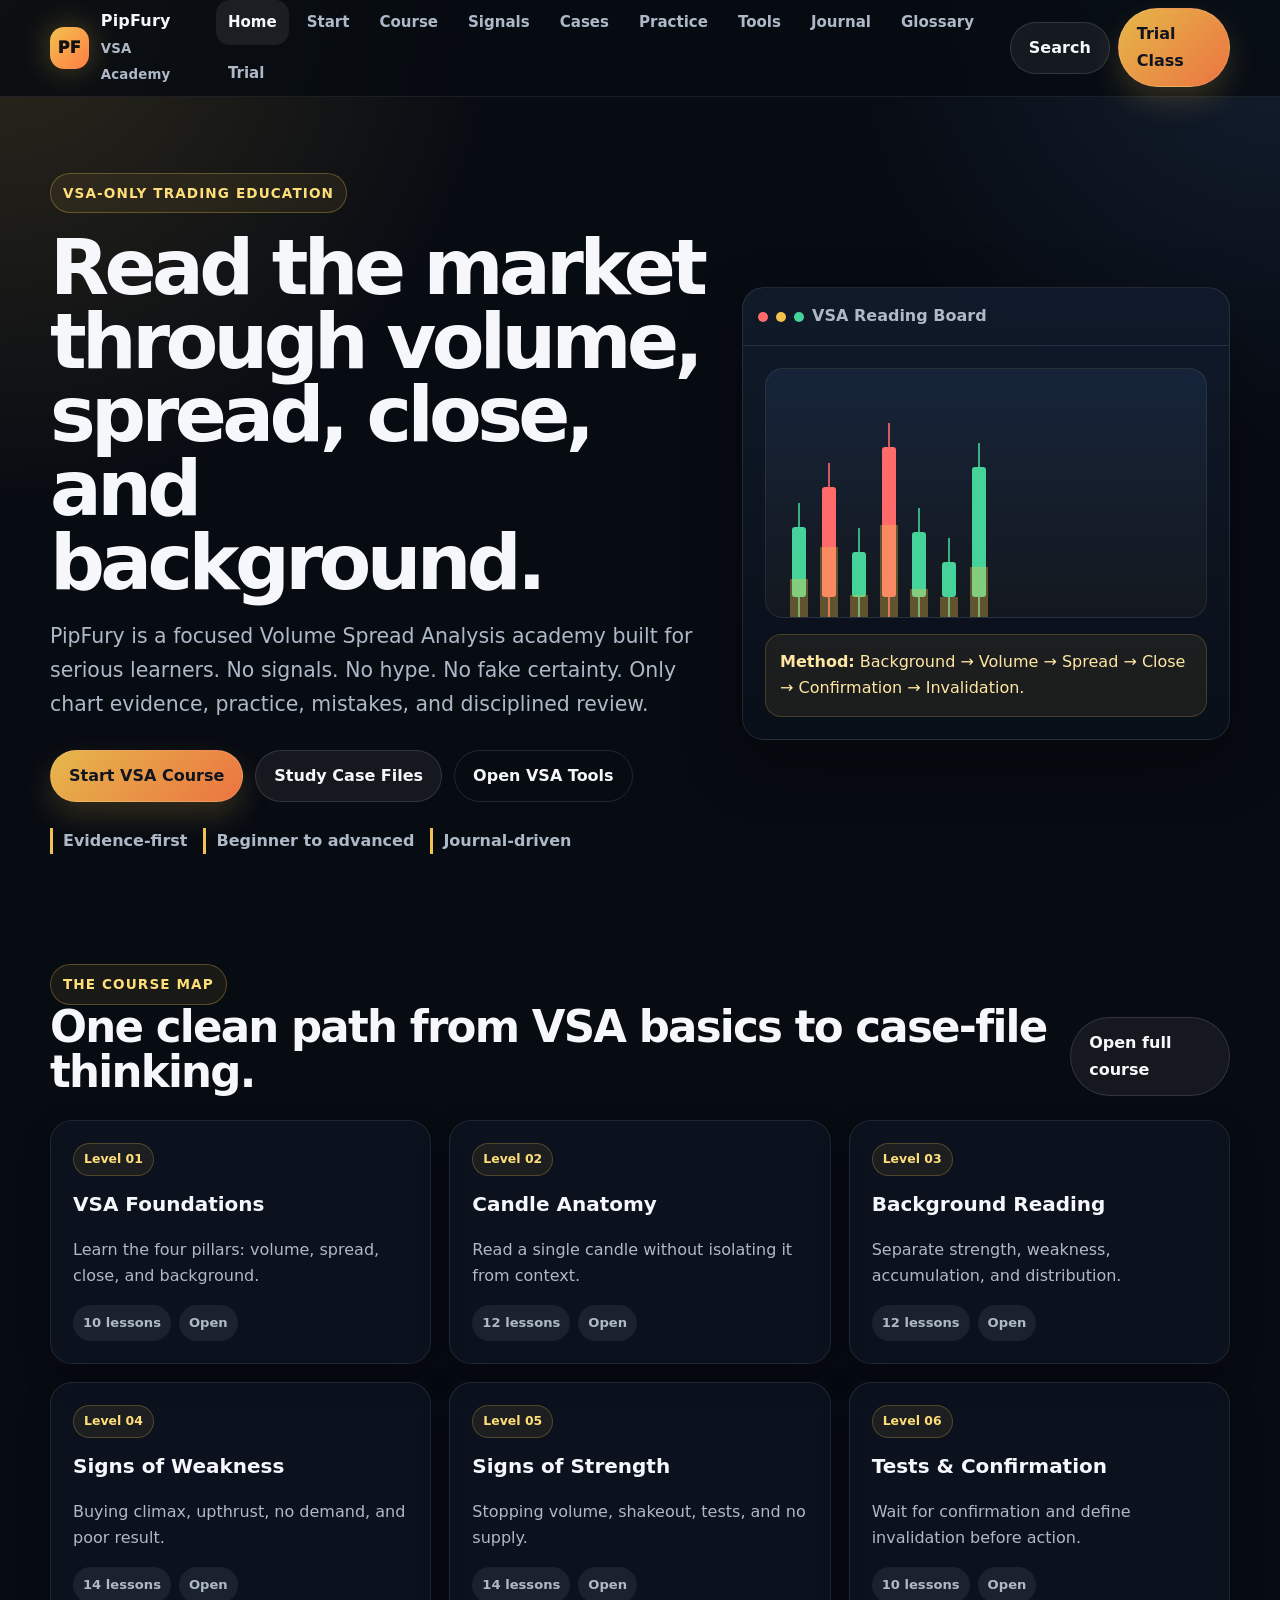
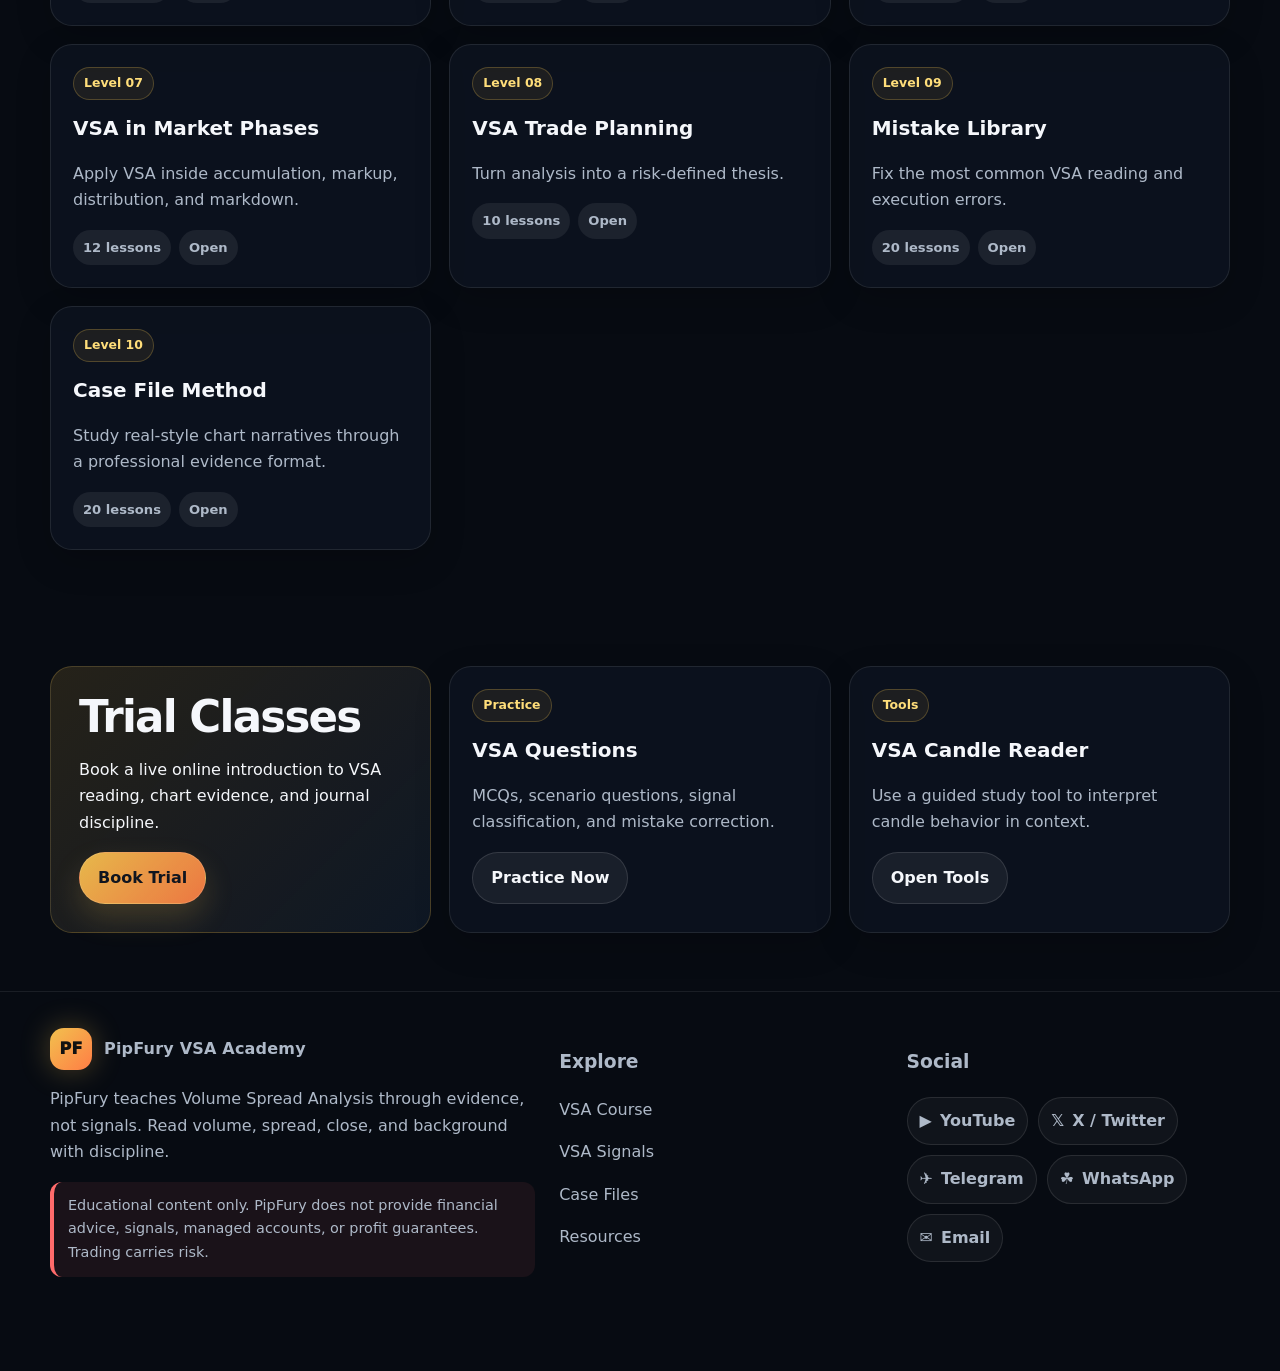
==== index.html @ d18fb819 "Rebuild PipFury as VSA Academy" ====
<!doctype html>
<html lang="en"><head><meta charset="utf-8"><meta name="viewport" content="width=device-width, initial-scale=1"><title>Master Volume Spread Analysis | PipFury VSA Academy</title><meta name="description" content="A premium VSA-only trading learning website for volume, spread, close, background, practice, and case-file education."><meta property="og:title" content="Master Volume Spread Analysis | PipFury VSA Academy"><meta property="og:description" content="A premium VSA-only trading learning website for volume, spread, close, background, practice, and case-file education."><meta property="og:image" content="assets/images/og.svg"><link rel="icon" href="assets/images/favicon.svg"><link rel="manifest" href="manifest.webmanifest"><link rel="stylesheet" href="assets/css/styles.css"></head><body><a class="skip" href="#main">Skip to content</a><header class="topbar"><div class="wrap nav"><a class="brand" href="/"><span class="brand-mark">PF</span><span>PipFury<br><small style="color:var(--muted)">VSA Academy</small></span></a><nav class="navlinks"><a href="/" class="active">Home</a><a href="/start-here/" class="">Start</a><a href="/vsa-course/" class="">Course</a><a href="/vsa-signals/" class="">Signals</a><a href="/case-files/" class="">Cases</a><a href="/practice/" class="">Practice</a><a href="/tools/" class="">Tools</a><a href="/journal/" class="">Journal</a><a href="/glossary/" class="">Glossary</a><a href="/trial-classes/" class="">Trial</a></nav><div class="nav-actions"><a class="btn secondary" href="/search/">Search</a><a class="btn" href="/trial-classes/">Trial Class</a><button class="menu-btn">Menu</button></div></div></header><main id="main"><section class="hero"><div class="wrap hero-grid"><div><span class="eyebrow">VSA-only trading education</span><h1>Read the market through volume, spread, close, and background.</h1><p class="lead">PipFury is a focused Volume Spread Analysis academy built for serious learners. No signals. No hype. No fake certainty. Only chart evidence, practice, mistakes, and disciplined review.</p><div class="hero-actions"><a class="btn" href="/vsa-course/">Start VSA Course</a><a class="btn secondary" href="/case-files/">Study Case Files</a><a class="btn ghost" href="/tools/">Open VSA Tools</a></div><div class="trust-row"><span>Evidence-first</span><span>Beginner to advanced</span><span>Journal-driven</span></div></div><div class="terminal"><div class="terminal-head"><span class="dot"></span><span class="dot"></span><span class="dot"></span><span>VSA Reading Board</span></div><div class="terminal-body"><div class="chart"><span class="candle c1"></span><span class="vol v1"></span><span class="candle c2"></span><span class="vol v2"></span><span class="candle c3"></span><span class="vol v3"></span><span class="candle c4"></span><span class="vol v4"></span><span class="candle c5"></span><span class="vol v5"></span><span class="candle c6"></span><span class="vol v6"></span><span class="candle c7"></span><span class="vol v7"></span></div><div class="note"><strong>Method:</strong> Background → Volume → Spread → Close → Confirmation → Invalidation.</div></div></div></div></section><section class="section"><div class="wrap"><div class="section-head"><div><span class="eyebrow">The course map</span><h2>One clean path from VSA basics to case-file thinking.</h2></div><a class="btn secondary" href="/vsa-course/">Open full course</a></div><div class="grid cols-3" data-modules></div></div></section><section class="section"><div class="wrap grid cols-3"><article class="panel"><h2>Trial Classes</h2><p>Book a live online introduction to VSA reading, chart evidence, and journal discipline.</p><a class="btn" href="/trial-classes/">Book Trial</a></article><article class="card"><span class="tag">Practice</span><h3>VSA Questions</h3><p class="muted">MCQs, scenario questions, signal classification, and mistake correction.</p><a class="btn secondary" href="/practice/">Practice Now</a></article><article class="card"><span class="tag">Tools</span><h3>VSA Candle Reader</h3><p class="muted">Use a guided study tool to interpret candle behavior in context.</p><a class="btn secondary" href="/tools/">Open Tools</a></article></div></section></main><footer class="footer"><div class="wrap footer-grid"><div><a class="brand" href="/"><span class="brand-mark">PF</span><span>PipFury VSA Academy</span></a><p>PipFury teaches Volume Spread Analysis through evidence, not signals. Read volume, spread, close, and background with discipline.</p><p class="risk">Educational content only. PipFury does not provide financial advice, signals, managed accounts, or profit guarantees. Trading carries risk.</p></div><div><h3>Explore</h3><p><a href="/vsa-course/">VSA Course</a></p><p><a href="/vsa-signals/">VSA Signals</a></p><p><a href="/case-files/">Case Files</a></p><p><a href="/resources/">Resources</a></p></div><div><h3>Social</h3><div class="socials" data-socials></div></div></div></footer><nav class="bottom-nav"><a href="/"><span>⌂</span>Home</a><a href="/vsa-course/"><span>▣</span>Course</a><a href="/tools/"><span>⚙</span>Tools</a><a href="/trial-classes/"><span>✓</span>Trial</a></nav><script src="assets/js/app.js"></script></body></html>
---- assets/css/styles.css ----
:root{--bg:#070b12;--panel:#0d1420;--panel2:#111b2b;--text:#f5f7fb;--muted:#aeb9c8;--gold:#f2c14e;--gold2:#ffde7a;--line:#223047;--red:#ff6b6b;--green:#46d39a;--blue:#66a6ff;--shadow:0 24px 60px rgba(0,0,0,.35);--radius:22px;--max:1180px}*{box-sizing:border-box}html{scroll-behavior:smooth}body{margin:0;font-family:Inter,ui-sans-serif,system-ui,-apple-system,Segoe UI,Roboto,Arial,sans-serif;background:radial-gradient(circle at top left,rgba(242,193,78,.16),transparent 32rem),radial-gradient(circle at top right,rgba(102,166,255,.13),transparent 28rem),var(--bg);color:var(--text);line-height:1.65}a{color:inherit;text-decoration:none}img{max-width:100%}.wrap{width:min(var(--max),calc(100% - 32px));margin:auto}.skip{position:absolute;left:-999px}.skip:focus{left:16px;top:16px;background:var(--gold);color:#111;padding:10px;border-radius:10px;z-index:99}.topbar{position:sticky;top:0;z-index:50;background:rgba(7,11,18,.82);backdrop-filter:blur(18px);border-bottom:1px solid rgba(255,255,255,.08)}.nav{display:flex;align-items:center;justify-content:space-between;min-height:76px;gap:18px}.brand{display:flex;align-items:center;gap:12px;font-weight:900;letter-spacing:.2px}.brand-mark{width:42px;height:42px;border-radius:14px;background:linear-gradient(135deg,var(--gold),#ff7d45);display:grid;place-items:center;color:#111;font-weight:1000;box-shadow:0 0 30px rgba(242,193,78,.3)}.navlinks{display:flex;align-items:center;gap:6px;flex-wrap:wrap}.navlinks a{padding:10px 12px;border-radius:14px;color:var(--muted);font-weight:700;font-size:.94rem}.navlinks a:hover,.navlinks a.active{color:var(--text);background:rgba(255,255,255,.07)}.nav-actions{display:flex;gap:8px;align-items:center}.menu-btn{display:none;background:var(--panel2);border:1px solid var(--line);color:var(--text);border-radius:14px;padding:10px 12px;font-weight:800}.btn{display:inline-flex;align-items:center;justify-content:center;gap:10px;border:1px solid rgba(255,255,255,.12);background:linear-gradient(135deg,rgba(242,193,78,.95),rgba(255,126,69,.92));color:#10151f;border-radius:999px;padding:12px 18px;font-weight:900;box-shadow:0 14px 30px rgba(242,193,78,.18);cursor:pointer}.btn.secondary{background:rgba(255,255,255,.06);color:var(--text);box-shadow:none}.btn.ghost{background:transparent;color:var(--text);box-shadow:none}.hero{padding:76px 0 52px}.hero-grid{display:grid;grid-template-columns:1.15fr .85fr;gap:32px;align-items:center}.eyebrow{display:inline-flex;align-items:center;gap:8px;padding:8px 12px;border:1px solid rgba(242,193,78,.3);background:rgba(242,193,78,.08);border-radius:999px;color:var(--gold2);font-weight:900;font-size:.85rem;text-transform:uppercase;letter-spacing:.08em}h1{font-size:clamp(2.5rem,6vw,5.7rem);line-height:.96;margin:18px 0 18px;letter-spacing:-.06em}.lead{font-size:clamp(1.05rem,2vw,1.28rem);color:var(--muted);max-width:760px}.hero-actions{display:flex;gap:12px;flex-wrap:wrap;margin-top:28px}.trust-row{display:flex;gap:16px;flex-wrap:wrap;margin-top:26px;color:var(--muted);font-weight:700}.trust-row span{border-left:3px solid var(--gold);padding-left:10px}.terminal{background:linear-gradient(180deg,rgba(17,27,43,.95),rgba(9,15,25,.98));border:1px solid rgba(255,255,255,.1);box-shadow:var(--shadow);border-radius:var(--radius);overflow:hidden}.terminal-head{display:flex;align-items:center;gap:8px;padding:15px;border-bottom:1px solid var(--line);color:var(--muted);font-weight:800}.dot{width:10px;height:10px;border-radius:50%;background:var(--red)}.dot:nth-child(2){background:var(--gold)}.dot:nth-child(3){background:var(--green)}.terminal-body{padding:22px}.chart{height:250px;border-radius:18px;background:linear-gradient(180deg,rgba(102,166,255,.09),rgba(242,193,78,.04));border:1px solid rgba(255,255,255,.08);position:relative;overflow:hidden}.candle{position:absolute;bottom:20px;width:14px;border-radius:3px;background:var(--green)}.candle:before{content:"";position:absolute;left:6px;width:2px;background:currentColor;opacity:.8;top:-24px;height:calc(100% + 48px)}.c1{left:26px;height:70px;color:var(--green)}.c2{left:56px;height:110px;background:var(--red);color:var(--red)}.c3{left:86px;height:45px;color:var(--green)}.c4{left:116px;height:150px;background:var(--red);color:var(--red)}.c5{left:146px;height:65px;color:var(--green)}.c6{left:176px;height:35px;color:var(--green)}.c7{left:206px;height:130px;color:var(--green)}.vol{position:absolute;bottom:0;height:30px;background:rgba(242,193,78,.35);width:18px}.v1{left:24px;height:38px}.v2{left:54px;height:70px}.v3{left:84px;height:22px}.v4{left:114px;height:92px}.v5{left:144px;height:28px}.v6{left:174px;height:20px}.v7{left:204px;height:50px}.note{margin-top:16px;padding:14px;border:1px solid rgba(242,193,78,.2);background:rgba(242,193,78,.08);border-radius:16px;color:#ffe7a3}.section{padding:58px 0}.section-head{display:flex;justify-content:space-between;gap:20px;align-items:end;margin-bottom:24px}.section h2{font-size:clamp(1.8rem,3.4vw,3.1rem);line-height:1.05;margin:0;letter-spacing:-.04em}.section p.muted,.muted{color:var(--muted)}.grid{display:grid;gap:18px}.grid.cols-2{grid-template-columns:repeat(2,1fr)}.grid.cols-3{grid-template-columns:repeat(3,1fr)}.grid.cols-4{grid-template-columns:repeat(4,1fr)}.card{background:rgba(13,20,32,.78);border:1px solid rgba(255,255,255,.09);border-radius:var(--radius);padding:22px;box-shadow:0 12px 35px rgba(0,0,0,.18)}.card:hover{border-color:rgba(242,193,78,.35);transform:translateY(-2px);transition:.2s}.tag{display:inline-flex;border:1px solid rgba(242,193,78,.25);background:rgba(242,193,78,.08);color:var(--gold2);border-radius:999px;padding:5px 10px;font-weight:800;font-size:.78rem}.card h3{margin:12px 0 8px;font-size:1.25rem}.list{display:grid;gap:10px;margin:0;padding:0;list-style:none}.list li{padding:12px 14px;border:1px solid rgba(255,255,255,.08);border-radius:14px;background:rgba(255,255,255,.035)}.pill-row{display:flex;gap:8px;flex-wrap:wrap;margin-top:14px}.pill{padding:7px 10px;border-radius:999px;background:rgba(255,255,255,.07);color:var(--muted);font-weight:800;font-size:.82rem}.panel{background:linear-gradient(135deg,rgba(242,193,78,.13),rgba(102,166,255,.08));border:1px solid rgba(242,193,78,.22);border-radius:var(--radius);padding:28px}.form{display:grid;gap:14px}.field{display:grid;gap:6px}.field label{font-weight:900}.field input,.field select,.field textarea,.searchbox{width:100%;padding:13px 14px;border:1px solid var(--line);border-radius:15px;background:#0a101a;color:var(--text);font:inherit}.field textarea{min-height:110px}.result{padding:18px;border-radius:18px;border:1px solid rgba(70,211,154,.26);background:rgba(70,211,154,.08);margin-top:12px}.footer{border-top:1px solid rgba(255,255,255,.08);padding:36px 0 80px;color:var(--muted)}.footer-grid{display:grid;grid-template-columns:1.2fr .8fr .8fr;gap:24px}.socials{display:flex;gap:10px;flex-wrap:wrap}.socials a{display:inline-flex;align-items:center;gap:8px;border:1px solid rgba(255,255,255,.1);padding:10px 12px;border-radius:999px;background:rgba(255,255,255,.04);font-weight:800}.risk{font-size:.9rem;border-left:4px solid var(--red);padding:12px 14px;background:rgba(255,107,107,.08);border-radius:12px}.search-results{display:grid;gap:12px;margin-top:18px}.bottom-nav{display:none}.page-hero{padding:54px 0 24px}.page-hero h1{font-size:clamp(2.1rem,5vw,4.5rem)}.kbd{font-family:ui-monospace,Menlo,monospace;background:rgba(255,255,255,.08);padding:3px 8px;border-radius:8px;color:var(--gold2)}@media(max-width:940px){.hero-grid,.grid.cols-2,.grid.cols-3,.grid.cols-4,.footer-grid{grid-template-columns:1fr}.navlinks{display:none;position:absolute;left:16px;right:16px;top:80px;background:#0a101a;border:1px solid var(--line);border-radius:20px;padding:12px;box-shadow:var(--shadow)}.navlinks.open{display:grid}.menu-btn{display:inline-flex}.nav-actions .btn{display:none}.section-head{display:block}.bottom-nav{position:fixed;bottom:0;left:0;right:0;z-index:60;display:grid;grid-template-columns:repeat(4,1fr);background:rgba(7,11,18,.92);backdrop-filter:blur(16px);border-top:1px solid rgba(255,255,255,.1)}.bottom-nav a{text-align:center;padding:10px 4px;color:var(--muted);font-size:.78rem;font-weight:800}.bottom-nav a span{display:block;font-size:1.1rem}.hero{padding-top:44px}.chart{height:220px}}
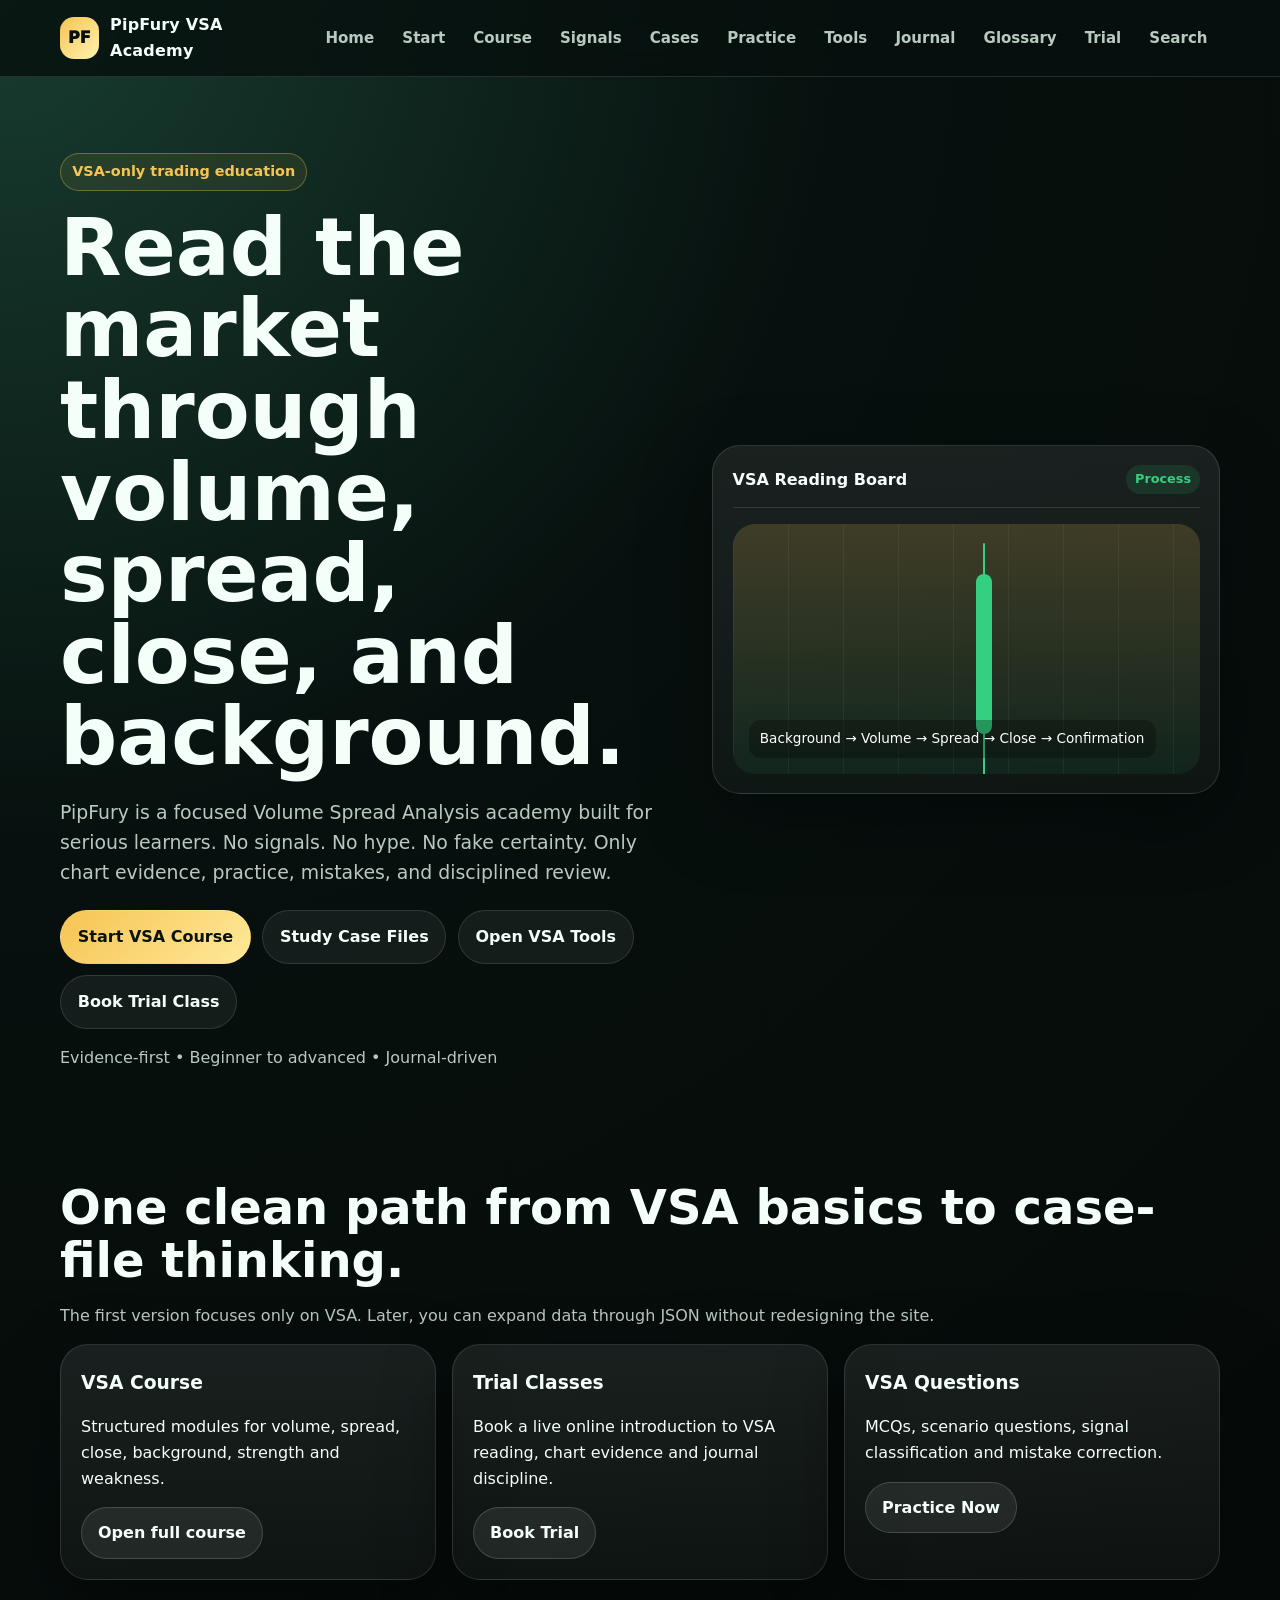
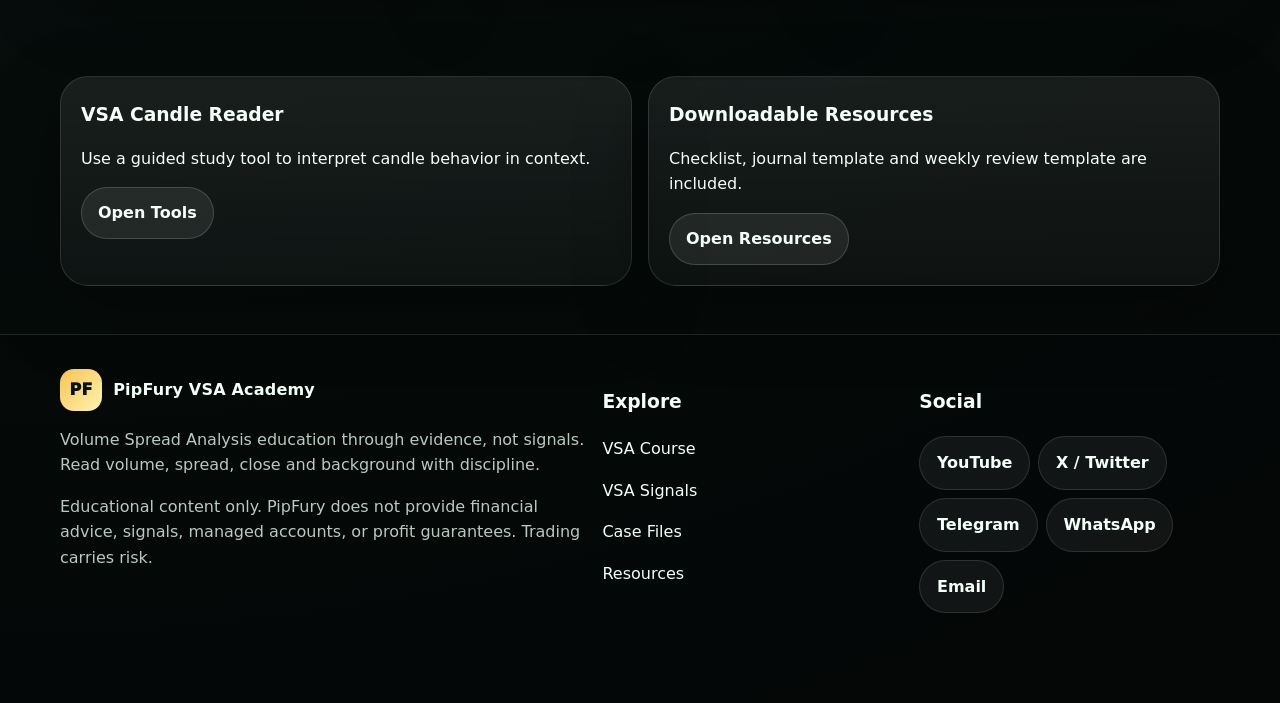
==== commit f36bfac0: "Make VSA modules clickable" ====
--- a/index.html
+++ b/index.html
@@ -1,2 +1 @@
-<!doctype html>
-<html lang="en"><head><meta charset="utf-8"><meta name="viewport" content="width=device-width, initial-scale=1"><title>Master Volume Spread Analysis | PipFury VSA Academy</title><meta name="description" content="A premium VSA-only trading learning website for volume, spread, close, background, practice, and case-file education."><meta property="og:title" content="Master Volume Spread Analysis | PipFury VSA Academy"><meta property="og:description" content="A premium VSA-only trading learning website for volume, spread, close, background, practice, and case-file education."><meta property="og:image" content="assets/images/og.svg"><link rel="icon" href="assets/images/favicon.svg"><link rel="manifest" href="manifest.webmanifest"><link rel="stylesheet" href="assets/css/styles.css"></head><body><a class="skip" href="#main">Skip to content</a><header class="topbar"><div class="wrap nav"><a class="brand" href="/"><span class="brand-mark">PF</span><span>PipFury<br><small style="color:var(--muted)">VSA Academy</small></span></a><nav class="navlinks"><a href="/" class="active">Home</a><a href="/start-here/" class="">Start</a><a href="/vsa-course/" class="">Course</a><a href="/vsa-signals/" class="">Signals</a><a href="/case-files/" class="">Cases</a><a href="/practice/" class="">Practice</a><a href="/tools/" class="">Tools</a><a href="/journal/" class="">Journal</a><a href="/glossary/" class="">Glossary</a><a href="/trial-classes/" class="">Trial</a></nav><div class="nav-actions"><a class="btn secondary" href="/search/">Search</a><a class="btn" href="/trial-classes/">Trial Class</a><button class="menu-btn">Menu</button></div></div></header><main id="main"><section class="hero"><div class="wrap hero-grid"><div><span class="eyebrow">VSA-only trading education</span><h1>Read the market through volume, spread, close, and background.</h1><p class="lead">PipFury is a focused Volume Spread Analysis academy built for serious learners. No signals. No hype. No fake certainty. Only chart evidence, practice, mistakes, and disciplined review.</p><div class="hero-actions"><a class="btn" href="/vsa-course/">Start VSA Course</a><a class="btn secondary" href="/case-files/">Study Case Files</a><a class="btn ghost" href="/tools/">Open VSA Tools</a></div><div class="trust-row"><span>Evidence-first</span><span>Beginner to advanced</span><span>Journal-driven</span></div></div><div class="terminal"><div class="terminal-head"><span class="dot"></span><span class="dot"></span><span class="dot"></span><span>VSA Reading Board</span></div><div class="terminal-body"><div class="chart"><span class="candle c1"></span><span class="vol v1"></span><span class="candle c2"></span><span class="vol v2"></span><span class="candle c3"></span><span class="vol v3"></span><span class="candle c4"></span><span class="vol v4"></span><span class="candle c5"></span><span class="vol v5"></span><span class="candle c6"></span><span class="vol v6"></span><span class="candle c7"></span><span class="vol v7"></span></div><div class="note"><strong>Method:</strong> Background → Volume → Spread → Close → Confirmation → Invalidation.</div></div></div></div></section><section class="section"><div class="wrap"><div class="section-head"><div><span class="eyebrow">The course map</span><h2>One clean path from VSA basics to case-file thinking.</h2></div><a class="btn secondary" href="/vsa-course/">Open full course</a></div><div class="grid cols-3" data-modules></div></div></section><section class="section"><div class="wrap grid cols-3"><article class="panel"><h2>Trial Classes</h2><p>Book a live online introduction to VSA reading, chart evidence, and journal discipline.</p><a class="btn" href="/trial-classes/">Book Trial</a></article><article class="card"><span class="tag">Practice</span><h3>VSA Questions</h3><p class="muted">MCQs, scenario questions, signal classification, and mistake correction.</p><a class="btn secondary" href="/practice/">Practice Now</a></article><article class="card"><span class="tag">Tools</span><h3>VSA Candle Reader</h3><p class="muted">Use a guided study tool to interpret candle behavior in context.</p><a class="btn secondary" href="/tools/">Open Tools</a></article></div></section></main><footer class="footer"><div class="wrap footer-grid"><div><a class="brand" href="/"><span class="brand-mark">PF</span><span>PipFury VSA Academy</span></a><p>PipFury teaches Volume Spread Analysis through evidence, not signals. Read volume, spread, close, and background with discipline.</p><p class="risk">Educational content only. PipFury does not provide financial advice, signals, managed accounts, or profit guarantees. Trading carries risk.</p></div><div><h3>Explore</h3><p><a href="/vsa-course/">VSA Course</a></p><p><a href="/vsa-signals/">VSA Signals</a></p><p><a href="/case-files/">Case Files</a></p><p><a href="/resources/">Resources</a></p></div><div><h3>Social</h3><div class="socials" data-socials></div></div></div></footer><nav class="bottom-nav"><a href="/"><span>⌂</span>Home</a><a href="/vsa-course/"><span>▣</span>Course</a><a href="/tools/"><span>⚙</span>Tools</a><a href="/trial-classes/"><span>✓</span>Trial</a></nav><script src="assets/js/app.js"></script></body></html>+<!doctype html><html lang="en"><head><meta charset="utf-8"><meta name="viewport" content="width=device-width,initial-scale=1"><title>Master Volume Spread Analysis | PipFury VSA Academy</title><meta name="description" content="Master Volume Spread Analysis with practical lessons, tools, case files and disciplined review."><link rel="icon" href="assets/images/favicon.svg"><link rel="stylesheet" href="assets/css/styles.css"></head><body><a class="skip" href="#main">Skip to content</a><header class="topbar"><div class="wrap nav"><a class="brand" href="./"><span class="logo">PF</span><span>PipFury VSA Academy</span></a><nav class="links" id="navLinks"><a href="./">Home</a><a href="start-here/">Start</a><a href="vsa-course/">Course</a><a href="vsa-signals/">Signals</a><a href="case-files/">Cases</a><a href="practice/">Practice</a><a href="tools/">Tools</a><a href="journal/">Journal</a><a href="glossary/">Glossary</a><a href="trial-classes/">Trial</a><a href="search/">Search</a></nav><button class="btn menu" id="menuBtn">Menu</button></div></header><main id="main"><section class="hero"><div class="wrap hero-grid"><div><span class="eyebrow">VSA-only trading education</span><h1>Read the market through volume, spread, close, and background.</h1><p class="lead">PipFury is a focused Volume Spread Analysis academy built for serious learners. No signals. No hype. No fake certainty. Only chart evidence, practice, mistakes, and disciplined review.</p><div class="actions"><a class="btn primary" href="vsa-course/">Start VSA Course</a><a class="btn" href="case-files/">Study Case Files</a><a class="btn" href="tools/">Open VSA Tools</a><a class="btn" href="trial-classes/">Book Trial Class</a></div><p class="muted">Evidence-first • Beginner to advanced • Journal-driven</p></div><div class="board"><div class="board-head"><strong>VSA Reading Board</strong><span class="badge">Process</span></div><div class="candle"></div></div></div></section><section class="section"><div class="wrap"><h2>One clean path from VSA basics to case-file thinking.</h2><p class="muted">The first version focuses only on VSA. Later, you can expand data through JSON without redesigning the site.</p><div class="grid three"><div class="card"><h3>VSA Course</h3><p>Structured modules for volume, spread, close, background, strength and weakness.</p><a class="button" href="vsa-course/">Open full course</a></div><div class="card"><h3>Trial Classes</h3><p>Book a live online introduction to VSA reading, chart evidence and journal discipline.</p><a class="button" href="trial-classes/">Book Trial</a></div><div class="card"><h3>VSA Questions</h3><p>MCQs, scenario questions, signal classification and mistake correction.</p><a class="button" href="practice/">Practice Now</a></div></div></div></section><section class="section"><div class="wrap grid two"><div class="card"><h3>VSA Candle Reader</h3><p>Use a guided study tool to interpret candle behavior in context.</p><a class="button" href="tools/">Open Tools</a></div><div class="card"><h3>Downloadable Resources</h3><p>Checklist, journal template and weekly review template are included.</p><a class="button" href="resources/">Open Resources</a></div></div></section></main><footer><div class="wrap footgrid"><div><a class="brand" href="./"><span class="logo">PF</span><span>PipFury VSA Academy</span></a><p class="muted">Volume Spread Analysis education through evidence, not signals. Read volume, spread, close and background with discipline.</p><p class="muted">Educational content only. PipFury does not provide financial advice, signals, managed accounts, or profit guarantees. Trading carries risk.</p></div><div><h3>Explore</h3><p><a href="vsa-course/">VSA Course</a></p><p><a href="vsa-signals/">VSA Signals</a></p><p><a href="case-files/">Case Files</a></p><p><a href="resources/">Resources</a></p></div><div><h3>Social</h3><div class="socials" data-socials></div></div></div></footer><nav class="bottomnav"><a href="./">⌂ Home</a><a href="vsa-course/">▣ Course</a><a href="tools/">⚙ Tools</a><a href="trial-classes/">✓ Trial</a></nav><script src="assets/js/app.js"></script></body></html>
--- a/assets/css/styles.css
+++ b/assets/css/styles.css
@@ -1,2 +1,9 @@
 
-:root{--bg:#070b12;--panel:#0d1420;--panel2:#111b2b;--text:#f5f7fb;--muted:#aeb9c8;--gold:#f2c14e;--gold2:#ffde7a;--line:#223047;--red:#ff6b6b;--green:#46d39a;--blue:#66a6ff;--shadow:0 24px 60px rgba(0,0,0,.35);--radius:22px;--max:1180px}*{box-sizing:border-box}html{scroll-behavior:smooth}body{margin:0;font-family:Inter,ui-sans-serif,system-ui,-apple-system,Segoe UI,Roboto,Arial,sans-serif;background:radial-gradient(circle at top left,rgba(242,193,78,.16),transparent 32rem),radial-gradient(circle at top right,rgba(102,166,255,.13),transparent 28rem),var(--bg);color:var(--text);line-height:1.65}a{color:inherit;text-decoration:none}img{max-width:100%}.wrap{width:min(var(--max),calc(100% - 32px));margin:auto}.skip{position:absolute;left:-999px}.skip:focus{left:16px;top:16px;background:var(--gold);color:#111;padding:10px;border-radius:10px;z-index:99}.topbar{position:sticky;top:0;z-index:50;background:rgba(7,11,18,.82);backdrop-filter:blur(18px);border-bottom:1px solid rgba(255,255,255,.08)}.nav{display:flex;align-items:center;justify-content:space-between;min-height:76px;gap:18px}.brand{display:flex;align-items:center;gap:12px;font-weight:900;letter-spacing:.2px}.brand-mark{width:42px;height:42px;border-radius:14px;background:linear-gradient(135deg,var(--gold),#ff7d45);display:grid;place-items:center;color:#111;font-weight:1000;box-shadow:0 0 30px rgba(242,193,78,.3)}.navlinks{display:flex;align-items:center;gap:6px;flex-wrap:wrap}.navlinks a{padding:10px 12px;border-radius:14px;color:var(--muted);font-weight:700;font-size:.94rem}.navlinks a:hover,.navlinks a.active{color:var(--text);background:rgba(255,255,255,.07)}.nav-actions{display:flex;gap:8px;align-items:center}.menu-btn{display:none;background:var(--panel2);border:1px solid var(--line);color:var(--text);border-radius:14px;padding:10px 12px;font-weight:800}.btn{display:inline-flex;align-items:center;justify-content:center;gap:10px;border:1px solid rgba(255,255,255,.12);background:linear-gradient(135deg,rgba(242,193,78,.95),rgba(255,126,69,.92));color:#10151f;border-radius:999px;padding:12px 18px;font-weight:900;box-shadow:0 14px 30px rgba(242,193,78,.18);cursor:pointer}.btn.secondary{background:rgba(255,255,255,.06);color:var(--text);box-shadow:none}.btn.ghost{background:transparent;color:var(--text);box-shadow:none}.hero{padding:76px 0 52px}.hero-grid{display:grid;grid-template-columns:1.15fr .85fr;gap:32px;align-items:center}.eyebrow{display:inline-flex;align-items:center;gap:8px;padding:8px 12px;border:1px solid rgba(242,193,78,.3);background:rgba(242,193,78,.08);border-radius:999px;color:var(--gold2);font-weight:900;font-size:.85rem;text-transform:uppercase;letter-spacing:.08em}h1{font-size:clamp(2.5rem,6vw,5.7rem);line-height:.96;margin:18px 0 18px;letter-spacing:-.06em}.lead{font-size:clamp(1.05rem,2vw,1.28rem);color:var(--muted);max-width:760px}.hero-actions{display:flex;gap:12px;flex-wrap:wrap;margin-top:28px}.trust-row{display:flex;gap:16px;flex-wrap:wrap;margin-top:26px;color:var(--muted);font-weight:700}.trust-row span{border-left:3px solid var(--gold);padding-left:10px}.terminal{background:linear-gradient(180deg,rgba(17,27,43,.95),rgba(9,15,25,.98));border:1px solid rgba(255,255,255,.1);box-shadow:var(--shadow);border-radius:var(--radius);overflow:hidden}.terminal-head{display:flex;align-items:center;gap:8px;padding:15px;border-bottom:1px solid var(--line);color:var(--muted);font-weight:800}.dot{width:10px;height:10px;border-radius:50%;background:var(--red)}.dot:nth-child(2){background:var(--gold)}.dot:nth-child(3){background:var(--green)}.terminal-body{padding:22px}.chart{height:250px;border-radius:18px;background:linear-gradient(180deg,rgba(102,166,255,.09),rgba(242,193,78,.04));border:1px solid rgba(255,255,255,.08);position:relative;overflow:hidden}.candle{position:absolute;bottom:20px;width:14px;border-radius:3px;background:var(--green)}.candle:before{content:"";position:absolute;left:6px;width:2px;background:currentColor;opacity:.8;top:-24px;height:calc(100% + 48px)}.c1{left:26px;height:70px;color:var(--green)}.c2{left:56px;height:110px;background:var(--red);color:var(--red)}.c3{left:86px;height:45px;color:var(--green)}.c4{left:116px;height:150px;background:var(--red);color:var(--red)}.c5{left:146px;height:65px;color:var(--green)}.c6{left:176px;height:35px;color:var(--green)}.c7{left:206px;height:130px;color:var(--green)}.vol{position:absolute;bottom:0;height:30px;background:rgba(242,193,78,.35);width:18px}.v1{left:24px;height:38px}.v2{left:54px;height:70px}.v3{left:84px;height:22px}.v4{left:114px;height:92px}.v5{left:144px;height:28px}.v6{left:174px;height:20px}.v7{left:204px;height:50px}.note{margin-top:16px;padding:14px;border:1px solid rgba(242,193,78,.2);background:rgba(242,193,78,.08);border-radius:16px;color:#ffe7a3}.section{padding:58px 0}.section-head{display:flex;justify-content:space-between;gap:20px;align-items:end;margin-bottom:24px}.section h2{font-size:clamp(1.8rem,3.4vw,3.1rem);line-height:1.05;margin:0;letter-spacing:-.04em}.section p.muted,.muted{color:var(--muted)}.grid{display:grid;gap:18px}.grid.cols-2{grid-template-columns:repeat(2,1fr)}.grid.cols-3{grid-template-columns:repeat(3,1fr)}.grid.cols-4{grid-template-columns:repeat(4,1fr)}.card{background:rgba(13,20,32,.78);border:1px solid rgba(255,255,255,.09);border-radius:var(--radius);padding:22px;box-shadow:0 12px 35px rgba(0,0,0,.18)}.card:hover{border-color:rgba(242,193,78,.35);transform:translateY(-2px);transition:.2s}.tag{display:inline-flex;border:1px solid rgba(242,193,78,.25);background:rgba(242,193,78,.08);color:var(--gold2);border-radius:999px;padding:5px 10px;font-weight:800;font-size:.78rem}.card h3{margin:12px 0 8px;font-size:1.25rem}.list{display:grid;gap:10px;margin:0;padding:0;list-style:none}.list li{padding:12px 14px;border:1px solid rgba(255,255,255,.08);border-radius:14px;background:rgba(255,255,255,.035)}.pill-row{display:flex;gap:8px;flex-wrap:wrap;margin-top:14px}.pill{padding:7px 10px;border-radius:999px;background:rgba(255,255,255,.07);color:var(--muted);font-weight:800;font-size:.82rem}.panel{background:linear-gradient(135deg,rgba(242,193,78,.13),rgba(102,166,255,.08));border:1px solid rgba(242,193,78,.22);border-radius:var(--radius);padding:28px}.form{display:grid;gap:14px}.field{display:grid;gap:6px}.field label{font-weight:900}.field input,.field select,.field textarea,.searchbox{width:100%;padding:13px 14px;border:1px solid var(--line);border-radius:15px;background:#0a101a;color:var(--text);font:inherit}.field textarea{min-height:110px}.result{padding:18px;border-radius:18px;border:1px solid rgba(70,211,154,.26);background:rgba(70,211,154,.08);margin-top:12px}.footer{border-top:1px solid rgba(255,255,255,.08);padding:36px 0 80px;color:var(--muted)}.footer-grid{display:grid;grid-template-columns:1.2fr .8fr .8fr;gap:24px}.socials{display:flex;gap:10px;flex-wrap:wrap}.socials a{display:inline-flex;align-items:center;gap:8px;border:1px solid rgba(255,255,255,.1);padding:10px 12px;border-radius:999px;background:rgba(255,255,255,.04);font-weight:800}.risk{font-size:.9rem;border-left:4px solid var(--red);padding:12px 14px;background:rgba(255,107,107,.08);border-radius:12px}.search-results{display:grid;gap:12px;margin-top:18px}.bottom-nav{display:none}.page-hero{padding:54px 0 24px}.page-hero h1{font-size:clamp(2.1rem,5vw,4.5rem)}.kbd{font-family:ui-monospace,Menlo,monospace;background:rgba(255,255,255,.08);padding:3px 8px;border-radius:8px;color:var(--gold2)}@media(max-width:940px){.hero-grid,.grid.cols-2,.grid.cols-3,.grid.cols-4,.footer-grid{grid-template-columns:1fr}.navlinks{display:none;position:absolute;left:16px;right:16px;top:80px;background:#0a101a;border:1px solid var(--line);border-radius:20px;padding:12px;box-shadow:var(--shadow)}.navlinks.open{display:grid}.menu-btn{display:inline-flex}.nav-actions .btn{display:none}.section-head{display:block}.bottom-nav{position:fixed;bottom:0;left:0;right:0;z-index:60;display:grid;grid-template-columns:repeat(4,1fr);background:rgba(7,11,18,.92);backdrop-filter:blur(16px);border-top:1px solid rgba(255,255,255,.1)}.bottom-nav a{text-align:center;padding:10px 4px;color:var(--muted);font-size:.78rem;font-weight:800}.bottom-nav a span{display:block;font-size:1.1rem}.hero{padding-top:44px}.chart{height:220px}}
+:root{--bg:#07100e;--panel:#0d1d18;--panel2:#112821;--text:#f3fff8;--muted:#b9c9c0;--gold:#f6c453;--green:#35d07f;--red:#ff6b6b;--line:rgba(255,255,255,.12);--shadow:0 24px 70px rgba(0,0,0,.35)}
+*{box-sizing:border-box}html{scroll-behavior:smooth}body{margin:0;background:radial-gradient(circle at top left,#183d30 0,#07100e 32%,#050807 100%);color:var(--text);font-family:Inter,system-ui,-apple-system,Segoe UI,Roboto,Arial,sans-serif;line-height:1.6}.skip{position:absolute;left:-999px}.skip:focus{left:1rem;top:1rem;background:#fff;color:#000;padding:.7rem;border-radius:.5rem;z-index:99}a{color:inherit;text-decoration:none}.wrap{width:min(1160px,92%);margin:auto}.topbar{position:sticky;top:0;z-index:50;background:rgba(7,16,14,.82);backdrop-filter:blur(16px);border-bottom:1px solid var(--line)}.nav{display:flex;align-items:center;gap:1rem;min-height:76px}.brand{display:flex;align-items:center;gap:.7rem;font-weight:900;letter-spacing:.2px}.logo{width:42px;height:42px;border-radius:14px;background:linear-gradient(135deg,var(--gold),#fff3b0);color:#07100e;display:grid;place-items:center;font-weight:1000}.links{display:flex;align-items:center;gap:.2rem;margin-left:auto}.links a{padding:.65rem .78rem;border-radius:999px;color:var(--muted);font-weight:700;font-size:.94rem}.links a:hover,.links a.active{background:rgba(246,196,83,.12);color:var(--gold)}.btn,.button{display:inline-flex;align-items:center;justify-content:center;gap:.45rem;border:1px solid var(--line);border-radius:999px;padding:.82rem 1.05rem;font-weight:850;background:rgba(255,255,255,.06);color:var(--text);cursor:pointer}.btn.primary,.button.primary{background:linear-gradient(135deg,var(--gold),#ffe99a);color:#09120f;border-color:transparent}.btn:hover,.button:hover{transform:translateY(-1px);box-shadow:0 14px 35px rgba(0,0,0,.25)}.menu{display:none;margin-left:auto}.hero{padding:76px 0 42px}.hero-grid{display:grid;grid-template-columns:1.1fr .9fr;gap:2rem;align-items:center}.eyebrow{display:inline-flex;border:1px solid rgba(246,196,83,.35);color:var(--gold);padding:.4rem .7rem;border-radius:999px;background:rgba(246,196,83,.08);font-weight:850;font-size:.9rem}.hero h1{font-size:clamp(2.35rem,7vw,5rem);line-height:1.02;margin:1rem 0}.lead{font-size:1.18rem;color:var(--muted);max-width:760px}.actions{display:flex;gap:.7rem;flex-wrap:wrap;margin-top:1.4rem}.board,.card,.panel{background:linear-gradient(180deg,rgba(255,255,255,.08),rgba(255,255,255,.035));border:1px solid var(--line);border-radius:28px;box-shadow:var(--shadow)}.board{padding:1.2rem}.board-head{display:flex;justify-content:space-between;align-items:center;border-bottom:1px solid var(--line);padding-bottom:.8rem;margin-bottom:1rem}.badge{padding:.25rem .55rem;border-radius:999px;background:rgba(53,208,127,.12);color:var(--green);font-weight:850;font-size:.8rem}.candle{height:250px;border-radius:22px;background:linear-gradient(180deg,rgba(246,196,83,.18),rgba(53,208,127,.08)),repeating-linear-gradient(90deg,rgba(255,255,255,.05) 0 1px,transparent 1px 55px);position:relative;overflow:hidden}.candle:before{content:"";position:absolute;left:52%;top:20%;width:16px;height:160px;background:#35d07f;border-radius:9px;box-shadow:0 -38px 0 -7px #35d07f,0 58px 0 -7px #35d07f}.candle:after{content:"Background → Volume → Spread → Close → Confirmation";position:absolute;left:1rem;bottom:1rem;color:#fff;background:rgba(0,0,0,.28);padding:.5rem .7rem;border-radius:12px;font-size:.85rem}.section{padding:48px 0}.section h2{font-size:clamp(1.8rem,4vw,3rem);line-height:1.1;margin:.3rem 0 1rem}.muted{color:var(--muted)}.grid{display:grid;gap:1rem}.grid.three{grid-template-columns:repeat(3,1fr)}.grid.two{grid-template-columns:repeat(2,1fr)}.card{padding:1.25rem}.card h3{margin:.2rem 0 .5rem}.kpi{display:flex;gap:.5rem;flex-wrap:wrap}.pill{border:1px solid var(--line);border-radius:999px;padding:.25rem .55rem;color:var(--muted);font-size:.83rem}.page-hero{padding:54px 0 24px;border-bottom:1px solid var(--line)}.page-hero h1{font-size:clamp(2rem,5vw,4rem);line-height:1.05;margin:.8rem 0}.list{display:grid;gap:.8rem}.item{display:flex;justify-content:space-between;gap:1rem;align-items:flex-start;padding:1rem;border:1px solid var(--line);border-radius:20px;background:rgba(255,255,255,.045)}.item strong{color:#fff}.toolbox{display:grid;grid-template-columns:1fr 1fr;gap:1rem}.field{display:grid;gap:.35rem;margin:.6rem 0}.field input,.field select,.field textarea,.searchbox{width:100%;padding:.85rem 1rem;border-radius:14px;border:1px solid var(--line);background:#07100e;color:var(--text)}.result{padding:1rem;border-radius:18px;background:rgba(246,196,83,.1);border:1px solid rgba(246,196,83,.25);margin-top:.8rem}.quiz-option{display:block;width:100%;text-align:left;margin:.45rem 0;padding:.8rem;border-radius:14px;border:1px solid var(--line);background:rgba(255,255,255,.05);color:var(--text);cursor:pointer}.quiz-option.correct{border-color:var(--green);background:rgba(53,208,127,.14)}.quiz-option.wrong{border-color:var(--red);background:rgba(255,107,107,.12)}footer{border-top:1px solid var(--line);padding:34px 0 90px;background:rgba(0,0,0,.18)}.footgrid{display:grid;grid-template-columns:1.4fr .8fr .8fr;gap:1rem}.bottomnav{position:fixed;bottom:0;left:0;right:0;background:rgba(7,16,14,.92);backdrop-filter:blur(16px);border-top:1px solid var(--line);display:none;justify-content:space-around;padding:.45rem .35rem;z-index:60}.bottomnav a{font-size:.78rem;color:var(--muted);display:grid;place-items:center}.socials{display:flex;gap:.5rem;flex-wrap:wrap}.notice{border-left:4px solid var(--gold);padding:1rem;background:rgba(246,196,83,.08);border-radius:14px}.hidden{display:none!important}@media(max-width:900px){.hero-grid,.grid.three,.grid.two,.toolbox,.footgrid{grid-template-columns:1fr}.links{display:none;position:absolute;top:76px;left:4%;right:4%;background:#0b1915;border:1px solid var(--line);border-radius:24px;padding:.8rem;box-shadow:var(--shadow)}.links.open{display:grid}.links a{border-radius:14px}.menu{display:inline-flex}.bottomnav{display:flex}.hero{padding-top:44px}}
+
+/* Clickable module/card fix */
+.card-link{display:block;color:inherit;text-decoration:none;cursor:pointer}
+.card-link:hover,.module-link-card:hover{transform:translateY(-3px);border-color:rgba(248,210,122,.55);box-shadow:0 18px 45px rgba(0,0,0,.28)}
+.button{display:inline-flex;align-items:center;justify-content:center;gap:.45rem;border:1px solid rgba(255,255,255,.16);background:rgba(255,255,255,.08);color:var(--text,#f8fafc);border-radius:999px;padding:.75rem 1rem;text-decoration:none;font-weight:800}
+.button:hover{border-color:rgba(248,210,122,.6);background:rgba(248,210,122,.14)}
